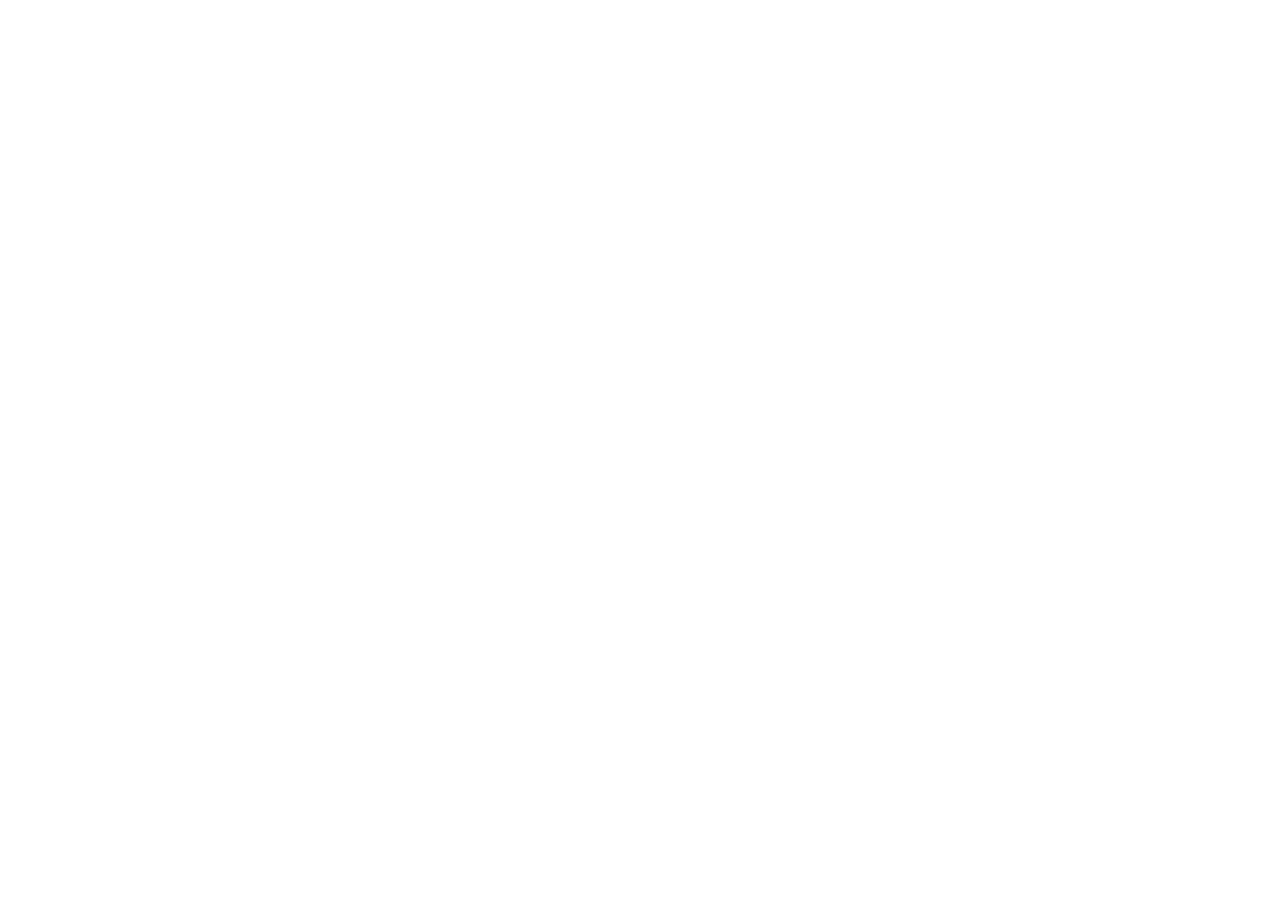
==== index.html @ 213a4077 "Creo la estructura inicial del proyecto" ====
<!DOCTYPE html>
<html lang="es">
<head>
    <meta charset="UTF-8">
    <meta name="viewport" content="width=device-width, initial-scale=1.0">
    <title>Ana María Vela Ballén | Abogada Laboral</title>
    <link href="https://cdn.jsdelivr.net/npm/bootstrap@5.3.8/dist/css/bootstrap.min.css" rel="stylesheet" integrity="sha384-sRIl4kxILFvY47J16cr9ZwB07vP4J8+LH7qKQnuqkuIAvNWLzeN8tE5YBujZqJLB" crossorigin="anonymous">
    <link rel="stylesheet" href="./css/style.css">

</head>
<body>
    <header></header>

    <main></main>

    <footer></footer>
    <script src="https://cdn.jsdelivr.net/npm/bootstrap@5.3.8/dist/js/bootstrap.bundle.min.js" integrity="sha384-FKyoEForCGlyvwx9Hj09JcYn3nv7wiPVlz7YYwJrWVcXK/BmnVDxM+D2scQbITxI" crossorigin="anonymous"></script>
</body>
</html>
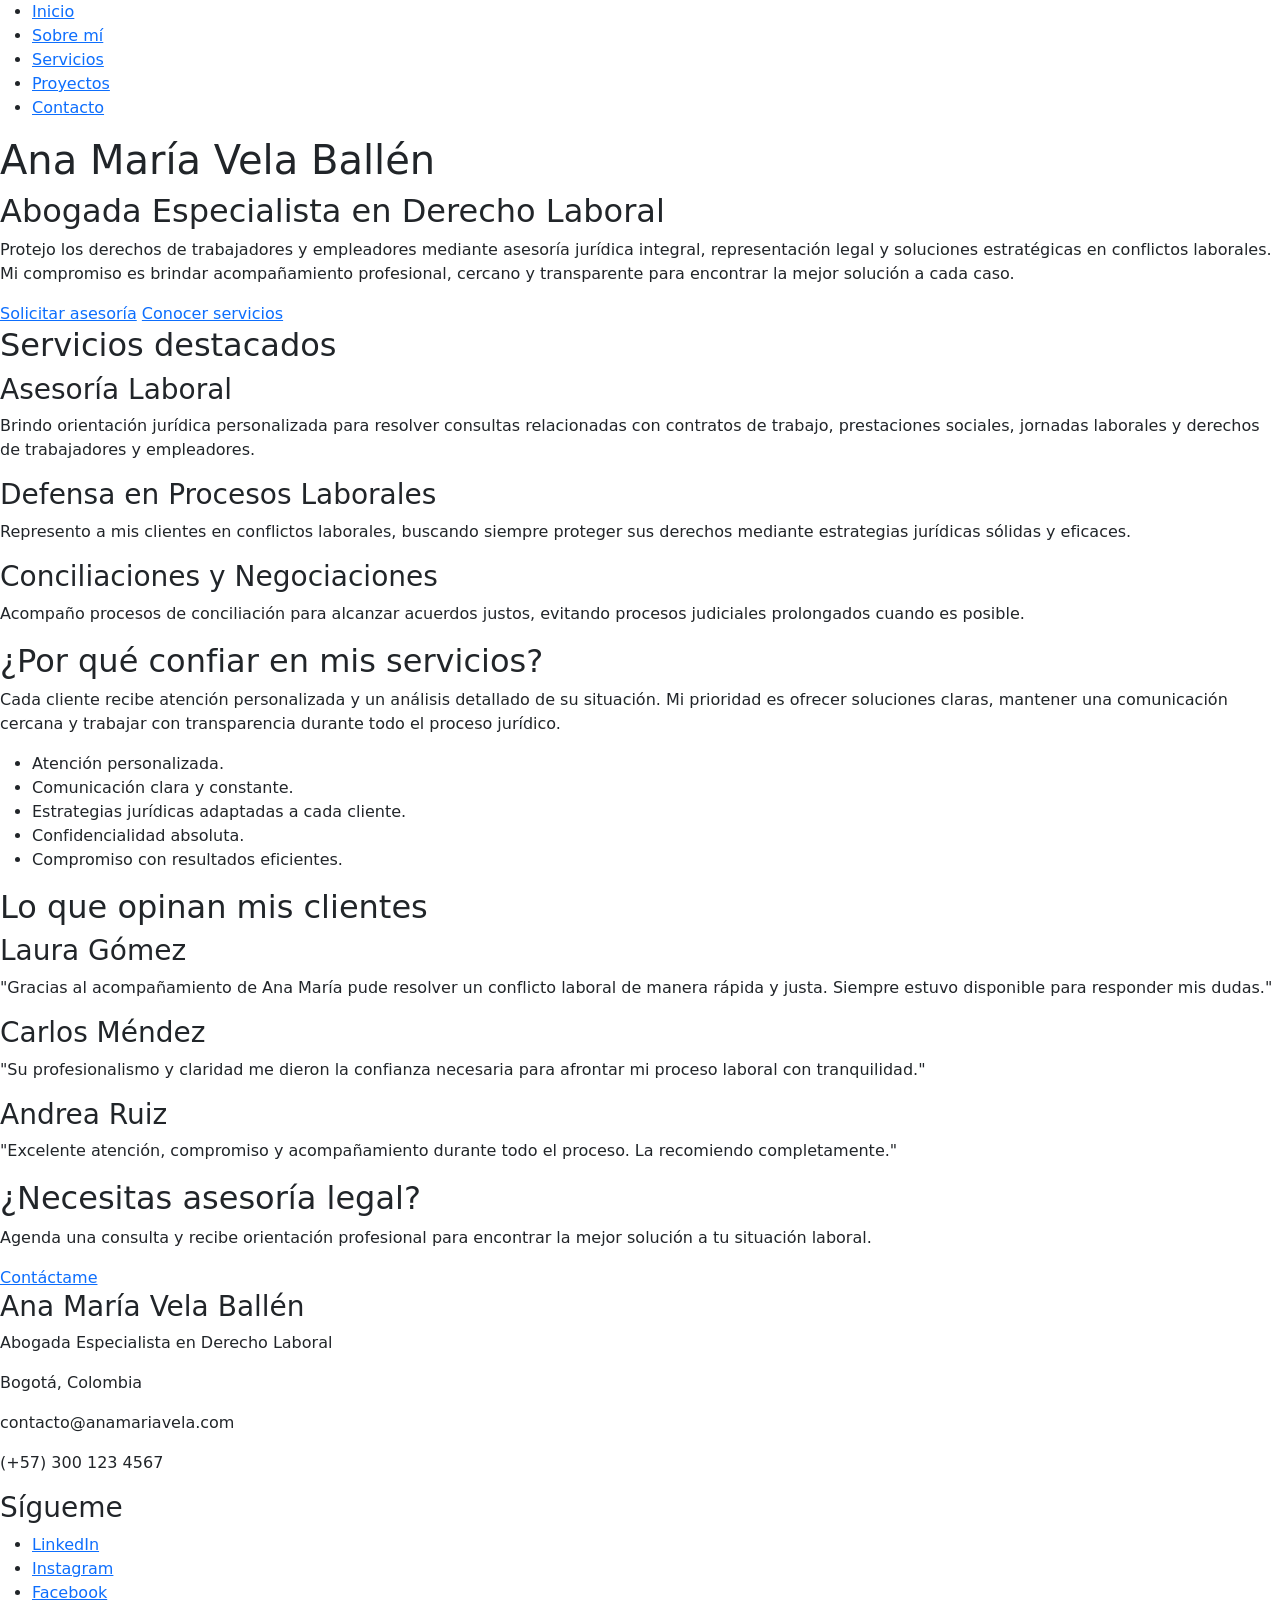
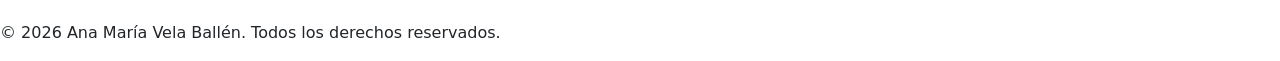
==== commit 32a4cd38: "Completo la estructura HTML del index" ====
--- a/index.html
+++ b/index.html
@@ -9,11 +9,110 @@
 
 </head>
 <body>
-    <header></header>
+<header>
+        <nav class="menu-principal">
+            <ul>
+                <li><a href="./index.html">Inicio</a></li>
+                <li><a href="./pages/sobremi.html">Sobre mí</a></li>
+                <li><a href="./pages/servicios.html">Servicios</a></li>
+                <li><a href="./pages/proyectos.html">Proyectos</a></li>
+                <li><a href="./pages/contacto.html">Contacto</a></li>
+            </ul>
+        </nav>
+</header>
 
-    <main></main>
+<main>
+    <section class="hero">
+        <h1>Ana María Vela Ballén</h1>
+        <h2>Abogada Especialista en Derecho Laboral</h2>
+        <p>Protejo los derechos de trabajadores y empleadores mediante asesoría jurídica integral, representación legal y soluciones estratégicas en conflictos laborales. Mi compromiso es brindar acompañamiento profesional, cercano y transparente para encontrar la mejor solución a cada caso.</p>
+        <a href="./pages/contacto.html">Solicitar asesoría</a>
+        <a href="./pages/servicios.html">Conocer servicios</a>
+    </section>
 
-    <footer></footer>
+    <section class="servicios-destacados"> 
+        <h2>Servicios destacados</h2>
+
+        <article>
+            <h3>Asesoría Laboral</h3>
+            <p>Brindo orientación jurídica personalizada para resolver consultas relacionadas con contratos de trabajo, prestaciones sociales, jornadas laborales y derechos de trabajadores y empleadores.</p>
+        </article>
+
+        <article>
+            <h3>Defensa en Procesos Laborales</h3>
+            <p>Represento a mis clientes en conflictos laborales, buscando siempre proteger sus derechos mediante estrategias jurídicas sólidas y eficaces.</p>
+        </article>
+
+        <article>
+            <h3>Conciliaciones y Negociaciones</h3>
+            <p>Acompaño procesos de conciliación para alcanzar acuerdos justos, evitando procesos judiciales prolongados cuando es posible.</p>
+        </article>
+    </section>
+
+    <section class="porque-elegirme">
+        <h2>¿Por qué confiar en mis servicios?</h2>
+        <p>Cada cliente recibe atención personalizada y un análisis detallado de su situación. 
+        Mi prioridad es ofrecer soluciones claras, mantener una comunicación cercana y trabajar 
+        con transparencia durante todo el proceso jurídico.</p>
+
+        <ul>
+            <li>Atención personalizada.</li>
+            <li>Comunicación clara y constante.</li>
+            <li>Estrategias jurídicas adaptadas a cada cliente.</li>
+            <li>Confidencialidad absoluta.</li>
+            <li>Compromiso con resultados eficientes.</li>
+        </ul>
+    </section>
+
+    <section class="testimonios">
+        <h2>Lo que opinan mis clientes</h2>
+        
+        <article>
+            <h3>Laura Gómez</h3>
+            <p>"Gracias al acompañamiento de Ana María pude resolver un conflicto laboral de manera rápida y justa. 
+                Siempre estuvo disponible para responder mis dudas."</p>
+        </article>
+
+        <article>
+            <h3>Carlos Méndez</h3>
+            <p>"Su profesionalismo y claridad me dieron la confianza necesaria para afrontar mi proceso laboral con tranquilidad."</p>
+        </article>
+
+        <article>
+            <h3>Andrea Ruiz</h3>
+            <p>"Excelente atención, compromiso y acompañamiento durante todo el proceso. La recomiendo completamente."</p>
+        </article>
+    </section>
+
+    <section class="cta">
+        <h2>¿Necesitas asesoría legal?</h2> 
+        <p> Agenda una consulta y recibe orientación profesional para encontrar
+        la mejor solución a tu situación laboral.</p>
+        <a href="./pages/contacto.html">Contáctame</a>
+    </section>
+</main>
+
+<footer>
+    <section class="informacion-footer">
+        <h3>Ana María Vela Ballén</h3>
+        <p>Abogada Especialista en Derecho Laboral</p>
+        <p>Bogotá, Colombia</p>
+        <p>contacto@anamariavela.com</p>
+        <p>(+57) 300 123 4567</p>
+    </section>
+
+    <section class="redes-sociales">
+        <h3>Sígueme</h3>
+        <ul>
+            <li><a href="#">LinkedIn</a></li>
+            <li><a href="#">Instagram</a></li>
+            <li><a href="#">Facebook</a></li>
+        </ul>
+    </section>
+    <p>
+        © 2026 Ana María Vela Ballén. Todos los derechos reservados.
+    </p>
+</footer>
     <script src="https://cdn.jsdelivr.net/npm/bootstrap@5.3.8/dist/js/bootstrap.bundle.min.js" integrity="sha384-FKyoEForCGlyvwx9Hj09JcYn3nv7wiPVlz7YYwJrWVcXK/BmnVDxM+D2scQbITxI" crossorigin="anonymous"></script>
 </body>
 </html>
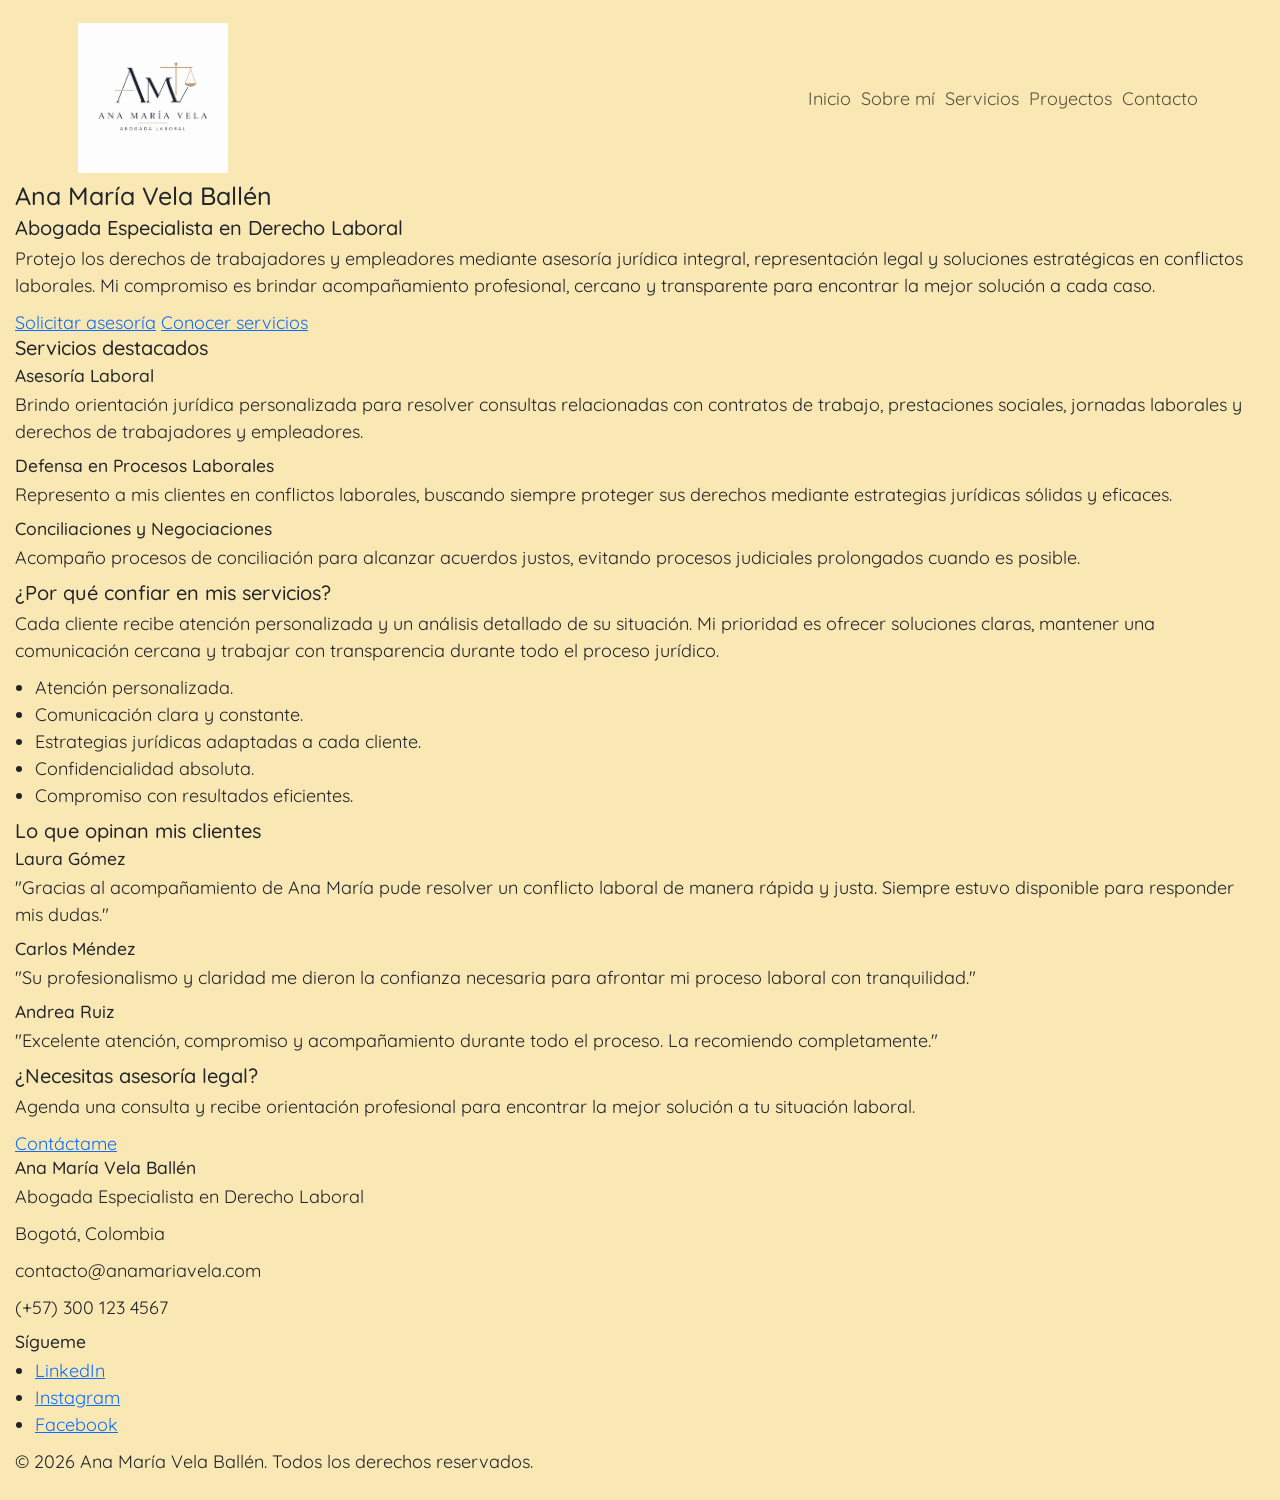
==== commit bf220e3c: "Implemento navbar responsive con Bootstrap" ====
--- a/index.html
+++ b/index.html
@@ -10,16 +10,36 @@
 </head>
 <body>
 <header>
-        <nav class="menu-principal">
-            <ul>
-                <li><a href="./index.html">Inicio</a></li>
-                <li><a href="./pages/sobremi.html">Sobre mí</a></li>
-                <li><a href="./pages/servicios.html">Servicios</a></li>
-                <li><a href="./pages/proyectos.html">Proyectos</a></li>
-                <li><a href="./pages/contacto.html">Contacto</a></li>
-            </ul>
+        <nav class="navbar navbar-expand-lg">
+            <div class="container">
+                <a class="navbar-brand" href="./index.html">
+                <img class="logo-navbar" src="./img/logo.png" alt="Logo de Ana María Vela, abogada laboral.">
+                </a> 
+                <button class="navbar-toggler" type="button" data-bs-toggle="collapse" data-bs-target="#menu-principal" aria-controls="menu-principal" aria-expanded="false" aria-label="Toggle navigation">
+                <span class="navbar-toggler-icon"></span>
+                </button>
+                <div class="collapse navbar-collapse" id="menu-principal">           
+                <ul class="navbar-nav ms-auto">
+                <li class="nav-item">
+                    <a class="nav-link" href="./index.html">Inicio</a>
+                </li>
+                <li class="nav-item">
+                    <a class="nav-link" href="./pages/sobremi.html">Sobre mí</a>
+                </li>
+                <li class="nav-item">
+                    <a class="nav-link" href="./pages/servicios.html">Servicios</a>
+                </li>
+                <li class="nav-item">
+                    <a class="nav-link" href="./pages/proyectos.html">Proyectos</a>
+                </li>
+                <li class="nav-item">
+                    <a class="nav-link" href="./pages/contacto.html">Contacto</a>
+                </li>
+                </ul>
+                </div>
+            </div>
         </nav>
-</header>
+    </header>
 
 <main>
     <section class="hero">
--- a/css/style.css
+++ b/css/style.css
@@ -0,0 +1,23 @@
+@import url('https://fonts.googleapis.com/css2?family=Epilogue:ital,wght@0,100..900;1,100..900&family=Quicksand:wght@300..700&display=swap');
+/*General*/
+*{
+    margin: 0;
+    padding: 0;
+    box-sizing: border-box;
+}
+
+html{
+    font-size: 62.5%;
+}
+body{
+    background-color: #F9E7B4;
+    font-family: "Quicksand", sans-serif;
+    font-size: 1.8rem;
+    padding: 1.5rem;
+}
+img{
+    max-width: 100%;
+}
+.logo-navbar{
+        width:150px;
+}
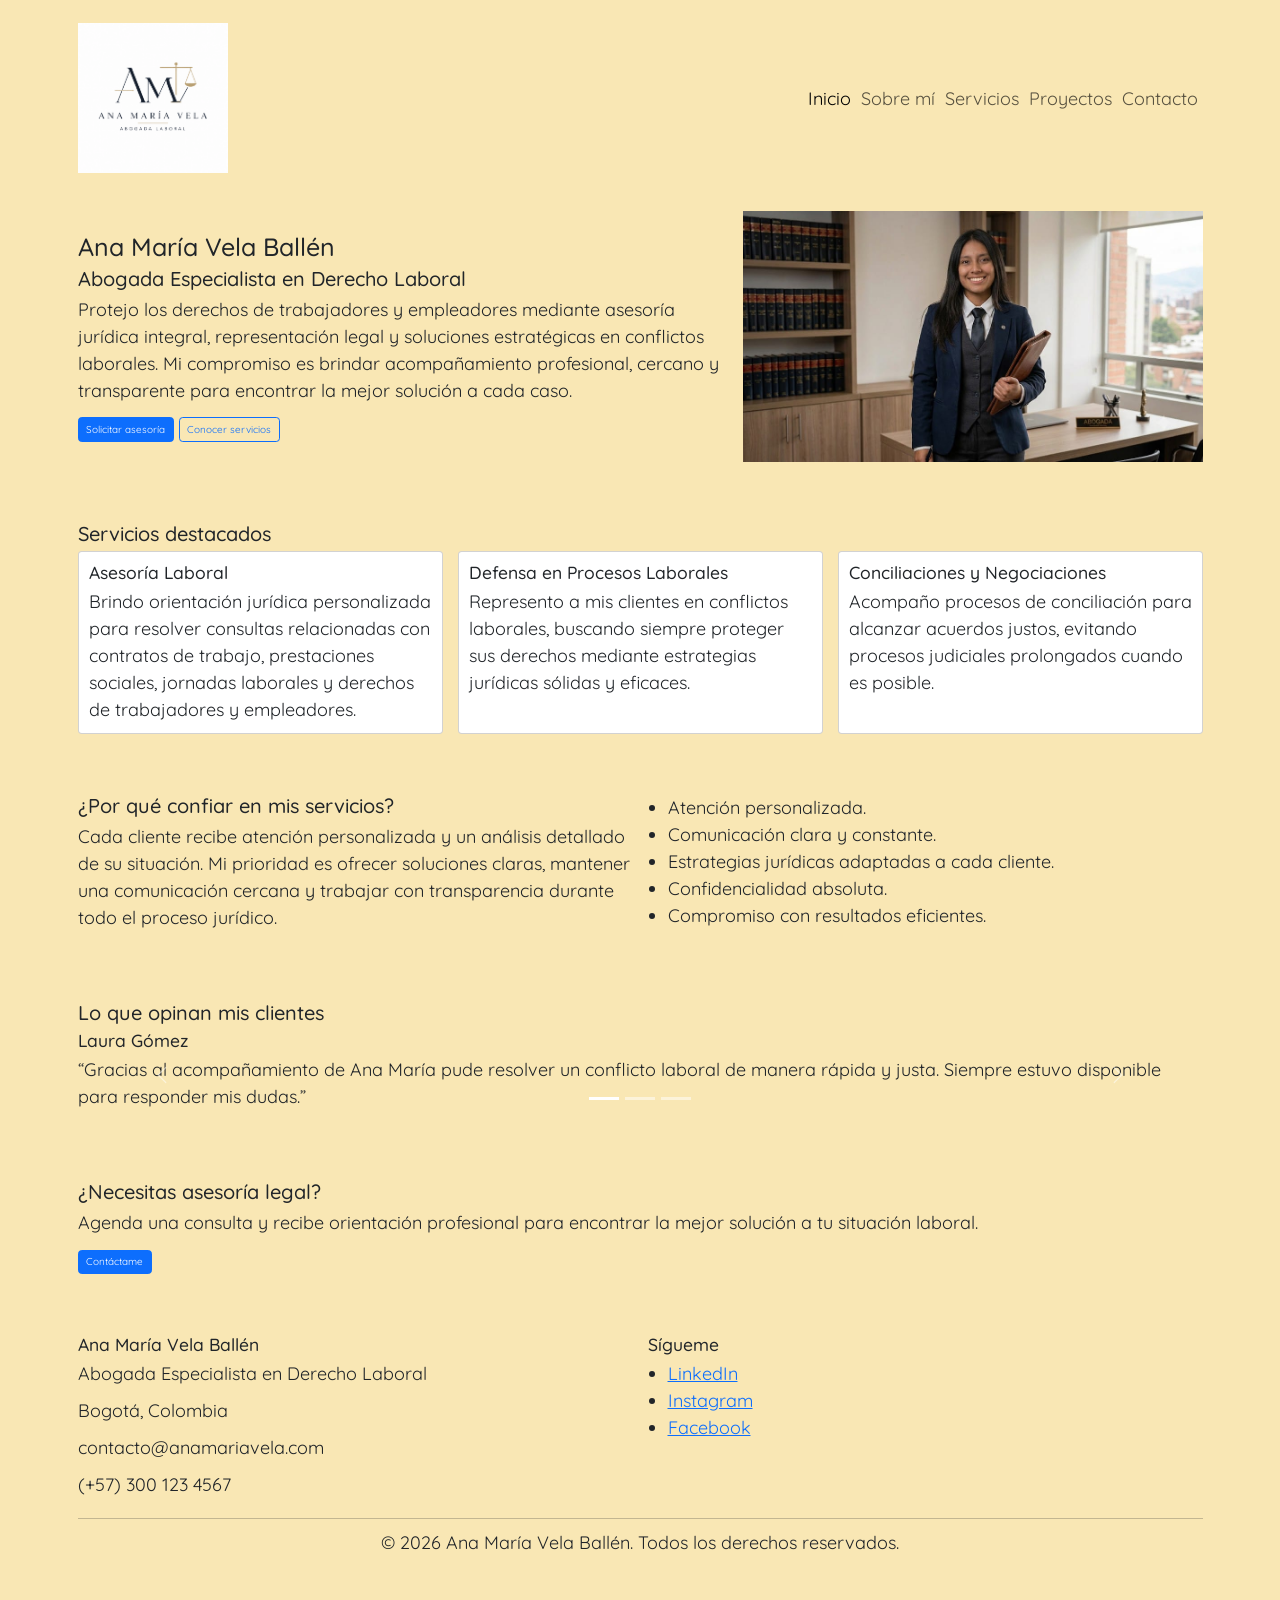
==== commit 88acaa33: "Integro Bootstrap y adapto las páginas al diseño responsive" ====
--- a/index.html
+++ b/index.html
@@ -1,138 +1,409 @@
 <!DOCTYPE html>
 <html lang="es">
+
 <head>
     <meta charset="UTF-8">
     <meta name="viewport" content="width=device-width, initial-scale=1.0">
+
     <title>Ana María Vela Ballén | Abogada Laboral</title>
-    <link href="https://cdn.jsdelivr.net/npm/bootstrap@5.3.8/dist/css/bootstrap.min.css" rel="stylesheet" integrity="sha384-sRIl4kxILFvY47J16cr9ZwB07vP4J8+LH7qKQnuqkuIAvNWLzeN8tE5YBujZqJLB" crossorigin="anonymous">
+    <link
+        href="https://cdn.jsdelivr.net/npm/bootstrap@5.3.8/dist/css/bootstrap.min.css"
+        rel="stylesheet"
+        integrity="sha384-sRIl4kxILFvY47J16cr9ZwB07vP4J8+LH7qKQnuqkuIAvNWLzeN8tE5YBujZqJLB"
+        crossorigin="anonymous">
+        
     <link rel="stylesheet" href="./css/style.css">
-
 </head>
+
 <body>
-<header>
+
+    <header>
         <nav class="navbar navbar-expand-lg">
             <div class="container">
+
                 <a class="navbar-brand" href="./index.html">
-                <img class="logo-navbar" src="./img/logo.png" alt="Logo de Ana María Vela, abogada laboral.">
-                </a> 
-                <button class="navbar-toggler" type="button" data-bs-toggle="collapse" data-bs-target="#menu-principal" aria-controls="menu-principal" aria-expanded="false" aria-label="Toggle navigation">
-                <span class="navbar-toggler-icon"></span>
+                    <img
+                        class="logo-navbar"
+                        src="./img/logo.png"
+                        alt="Logo de Ana María Vela, abogada laboral."
+                    >
+                </a>
+
+                <button
+                    class="navbar-toggler"
+                    type="button"
+                    data-bs-toggle="collapse"
+                    data-bs-target="#menu-principal"
+                    aria-controls="menu-principal"
+                    aria-expanded="false"
+                    aria-label="Abrir o cerrar menú de navegación"
+                >
+                    <span class="navbar-toggler-icon"></span>
                 </button>
-                <div class="collapse navbar-collapse" id="menu-principal">           
-                <ul class="navbar-nav ms-auto">
-                <li class="nav-item">
-                    <a class="nav-link" href="./index.html">Inicio</a>
-                </li>
-                <li class="nav-item">
-                    <a class="nav-link" href="./pages/sobremi.html">Sobre mí</a>
-                </li>
-                <li class="nav-item">
-                    <a class="nav-link" href="./pages/servicios.html">Servicios</a>
-                </li>
-                <li class="nav-item">
-                    <a class="nav-link" href="./pages/proyectos.html">Proyectos</a>
-                </li>
-                <li class="nav-item">
-                    <a class="nav-link" href="./pages/contacto.html">Contacto</a>
-                </li>
-                </ul>
+
+                <div class="collapse navbar-collapse" id="menu-principal">
+                    <ul class="navbar-nav ms-auto">
+
+                        <li class="nav-item">
+                            <a
+                                class="nav-link active"
+                                aria-current="page"
+                                href="./index.html"
+                            >
+                                Inicio
+                            </a>
+                        </li>
+
+                        <li class="nav-item">
+                            <a class="nav-link" href="./pages/sobremi.html">
+                                Sobre mí
+                            </a>
+                        </li>
+
+                        <li class="nav-item">
+                            <a class="nav-link" href="./pages/servicios.html">
+                                Servicios
+                            </a>
+                        </li>
+
+                        <li class="nav-item">
+                            <a class="nav-link" href="./pages/proyectos.html">
+                                Proyectos
+                            </a>
+                        </li>
+
+                        <li class="nav-item">
+                            <a class="nav-link" href="./pages/contacto.html">
+                                Contacto
+                            </a>
+                        </li>
+
+                    </ul>
                 </div>
+
             </div>
         </nav>
     </header>
 
-<main>
-    <section class="hero">
-        <h1>Ana María Vela Ballén</h1>
-        <h2>Abogada Especialista en Derecho Laboral</h2>
-        <p>Protejo los derechos de trabajadores y empleadores mediante asesoría jurídica integral, representación legal y soluciones estratégicas en conflictos laborales. Mi compromiso es brindar acompañamiento profesional, cercano y transparente para encontrar la mejor solución a cada caso.</p>
-        <a href="./pages/contacto.html">Solicitar asesoría</a>
-        <a href="./pages/servicios.html">Conocer servicios</a>
-    </section>
-
-    <section class="servicios-destacados"> 
-        <h2>Servicios destacados</h2>
-
-        <article>
-            <h3>Asesoría Laboral</h3>
-            <p>Brindo orientación jurídica personalizada para resolver consultas relacionadas con contratos de trabajo, prestaciones sociales, jornadas laborales y derechos de trabajadores y empleadores.</p>
-        </article>
-
-        <article>
-            <h3>Defensa en Procesos Laborales</h3>
-            <p>Represento a mis clientes en conflictos laborales, buscando siempre proteger sus derechos mediante estrategias jurídicas sólidas y eficaces.</p>
-        </article>
-
-        <article>
-            <h3>Conciliaciones y Negociaciones</h3>
-            <p>Acompaño procesos de conciliación para alcanzar acuerdos justos, evitando procesos judiciales prolongados cuando es posible.</p>
-        </article>
-    </section>
-
-    <section class="porque-elegirme">
-        <h2>¿Por qué confiar en mis servicios?</h2>
-        <p>Cada cliente recibe atención personalizada y un análisis detallado de su situación. 
-        Mi prioridad es ofrecer soluciones claras, mantener una comunicación cercana y trabajar 
-        con transparencia durante todo el proceso jurídico.</p>
-
-        <ul>
-            <li>Atención personalizada.</li>
-            <li>Comunicación clara y constante.</li>
-            <li>Estrategias jurídicas adaptadas a cada cliente.</li>
-            <li>Confidencialidad absoluta.</li>
-            <li>Compromiso con resultados eficientes.</li>
-        </ul>
-    </section>
-
-    <section class="testimonios">
-        <h2>Lo que opinan mis clientes</h2>
-        
-        <article>
-            <h3>Laura Gómez</h3>
-            <p>"Gracias al acompañamiento de Ana María pude resolver un conflicto laboral de manera rápida y justa. 
-                Siempre estuvo disponible para responder mis dudas."</p>
-        </article>
-
-        <article>
-            <h3>Carlos Méndez</h3>
-            <p>"Su profesionalismo y claridad me dieron la confianza necesaria para afrontar mi proceso laboral con tranquilidad."</p>
-        </article>
-
-        <article>
-            <h3>Andrea Ruiz</h3>
-            <p>"Excelente atención, compromiso y acompañamiento durante todo el proceso. La recomiendo completamente."</p>
-        </article>
-    </section>
-
-    <section class="cta">
-        <h2>¿Necesitas asesoría legal?</h2> 
-        <p> Agenda una consulta y recibe orientación profesional para encontrar
-        la mejor solución a tu situación laboral.</p>
-        <a href="./pages/contacto.html">Contáctame</a>
-    </section>
-</main>
-
-<footer>
-    <section class="informacion-footer">
-        <h3>Ana María Vela Ballén</h3>
-        <p>Abogada Especialista en Derecho Laboral</p>
-        <p>Bogotá, Colombia</p>
-        <p>contacto@anamariavela.com</p>
-        <p>(+57) 300 123 4567</p>
-    </section>
-
-    <section class="redes-sociales">
-        <h3>Sígueme</h3>
-        <ul>
-            <li><a href="#">LinkedIn</a></li>
-            <li><a href="#">Instagram</a></li>
-            <li><a href="#">Facebook</a></li>
-        </ul>
-    </section>
-    <p>
-        © 2026 Ana María Vela Ballén. Todos los derechos reservados.
-    </p>
-</footer>
-    <script src="https://cdn.jsdelivr.net/npm/bootstrap@5.3.8/dist/js/bootstrap.bundle.min.js" integrity="sha384-FKyoEForCGlyvwx9Hj09JcYn3nv7wiPVlz7YYwJrWVcXK/BmnVDxM+D2scQbITxI" crossorigin="anonymous"></script>
+    <main>
+
+        <!-- Hero -->
+        <section class="hero py-5">
+            <div class="container">
+
+                <div class="row align-items-center">
+
+                    <div class="col-12 col-md-6 col-lg-7">
+
+                        <h1>Ana María Vela Ballén</h1>
+
+                        <h2>Abogada Especialista en Derecho Laboral</h2>
+
+                        <p>
+                            Protejo los derechos de trabajadores y empleadores mediante
+                            asesoría jurídica integral, representación legal y soluciones
+                            estratégicas en conflictos laborales. Mi compromiso es brindar
+                            acompañamiento profesional, cercano y transparente para encontrar
+                            la mejor solución a cada caso.
+                        </p>
+
+                        <a class="btn btn-primary" href="./pages/contacto.html">
+                            Solicitar asesoría
+                        </a>
+
+                        <a class="btn btn-outline-primary" href="./pages/servicios.html">
+                            Conocer servicios
+                        </a>
+
+                    </div>
+
+                    <div class="col-12 col-md-6 col-lg-5">
+
+                        <img
+                            class="img-fluid"
+                            src="./img/ana-profesional1.jpeg"
+                            alt="Ana María Vela, abogada especialista en Derecho Laboral, sosteniendo una carpeta en su despacho jurídico."
+                        >
+
+                    </div>
+
+                </div>
+
+            </div>
+        </section>
+
+        <!-- Servicios destacados -->
+        <section class="servicios-destacados py-5">
+            <div class="container">
+
+                <h2>Servicios destacados</h2>
+
+                <div class="row">
+
+                    <article class="col-12 col-md-6 col-lg-4">
+                        <div class="card h-100">
+
+                            <div class="card-body">
+                                <h3 class="card-title">
+                                    Asesoría Laboral
+                                </h3>
+
+                                <p class="card-text">
+                                    Brindo orientación jurídica personalizada para resolver
+                                    consultas relacionadas con contratos de trabajo,
+                                    prestaciones sociales, jornadas laborales y derechos
+                                    de trabajadores y empleadores.
+                                </p>
+                            </div>
+
+                        </div>
+                    </article>
+
+                    <article class="col-12 col-md-6 col-lg-4">
+                        <div class="card h-100">
+
+                            <div class="card-body">
+                                <h3 class="card-title">
+                                    Defensa en Procesos Laborales
+                                </h3>
+
+                                <p class="card-text">
+                                    Represento a mis clientes en conflictos laborales,
+                                    buscando siempre proteger sus derechos mediante
+                                    estrategias jurídicas sólidas y eficaces.
+                                </p>
+                            </div>
+
+                        </div>
+                    </article>
+
+                    <article class="col-12 col-md-6 col-lg-4">
+                        <div class="card h-100">
+
+                            <div class="card-body">
+                                <h3 class="card-title">
+                                    Conciliaciones y Negociaciones
+                                </h3>
+
+                                <p class="card-text">
+                                    Acompaño procesos de conciliación para alcanzar acuerdos
+                                    justos, evitando procesos judiciales prolongados cuando
+                                    es posible.
+                                </p>
+                            </div>
+
+                        </div>
+                    </article>
+
+                </div>
+
+            </div>
+        </section>
+
+        <!-- Por qué elegirme -->
+        <section class="porque-elegirme py-5">
+            <div class="container">
+
+                <div class="row">
+
+                    <div class="col-12 col-md-6">
+
+                        <h2>¿Por qué confiar en mis servicios?</h2>
+
+                        <p>
+                            Cada cliente recibe atención personalizada y un análisis detallado
+                            de su situación. Mi prioridad es ofrecer soluciones claras, mantener
+                            una comunicación cercana y trabajar con transparencia durante todo
+                            el proceso jurídico.
+                        </p>
+
+                    </div>
+
+                    <div class="col-12 col-md-6">
+
+                        <ul>
+                            <li>Atención personalizada.</li>
+                            <li>Comunicación clara y constante.</li>
+                            <li>Estrategias jurídicas adaptadas a cada cliente.</li>
+                            <li>Confidencialidad absoluta.</li>
+                            <li>Compromiso con resultados eficientes.</li>
+                        </ul>
+
+                    </div>
+
+                </div>
+
+            </div>
+        </section>
+
+        <!-- Carousel de testimonios -->
+        <section class="testimonios py-5">
+            <div class="container">
+
+                <h2>Lo que opinan mis clientes</h2>
+
+                <div
+                    id="carousel-testimonios"
+                    class="carousel slide"
+                    data-bs-ride="carousel"
+                >
+
+                    <div class="carousel-indicators">
+
+                        <button
+                            type="button"
+                            data-bs-target="#carousel-testimonios"
+                            data-bs-slide-to="0"
+                            class="active"
+                            aria-current="true"
+                            aria-label="Testimonio 1"
+                        ></button>
+
+                        <button
+                            type="button"
+                            data-bs-target="#carousel-testimonios"
+                            data-bs-slide-to="1"
+                            aria-label="Testimonio 2"
+                        ></button>
+
+                        <button
+                            type="button"
+                            data-bs-target="#carousel-testimonios"
+                            data-bs-slide-to="2"
+                            aria-label="Testimonio 3"
+                        ></button>
+
+                    </div>
+
+                    <div class="carousel-inner">
+
+                        <div class="carousel-item active">
+                            <article class="testimonio">
+                                <h3>Laura Gómez</h3>
+
+                                <p>
+                                    “Gracias al acompañamiento de Ana María pude resolver
+                                    un conflicto laboral de manera rápida y justa. Siempre
+                                    estuvo disponible para responder mis dudas.”
+                                </p>
+                            </article>
+                        </div>
+
+                        <div class="carousel-item">
+                            <article class="testimonio">
+                                <h3>Carlos Méndez</h3>
+
+                                <p>
+                                    “Su profesionalismo y claridad me dieron la confianza
+                                    necesaria para afrontar mi proceso laboral con tranquilidad.”
+                                </p>
+                            </article>
+                        </div>
+
+                        <div class="carousel-item">
+                            <article class="testimonio">
+                                <h3>Andrea Ruiz</h3>
+
+                                <p>
+                                    “Excelente atención, compromiso y acompañamiento durante
+                                    todo el proceso. La recomiendo completamente.”
+                                </p>
+                            </article>
+                        </div>
+
+                    </div>
+
+                    <button
+                        class="carousel-control-prev"
+                        type="button"
+                        data-bs-target="#carousel-testimonios"
+                        data-bs-slide="prev"
+                    >
+                        <span class="carousel-control-prev-icon"></span>
+                        <span class="visually-hidden">Anterior</span>
+                    </button>
+
+                    <button
+                        class="carousel-control-next"
+                        type="button"
+                        data-bs-target="#carousel-testimonios"
+                        data-bs-slide="next"
+                    >
+                        <span class="carousel-control-next-icon"></span>
+                        <span class="visually-hidden">Siguiente</span>
+                    </button>
+
+                </div>
+
+            </div>
+        </section>
+
+        <!-- Llamado a la acción -->
+        <section class="cta py-5">
+            <div class="container">
+
+                <h2>¿Necesitas asesoría legal?</h2>
+
+                <p>
+                    Agenda una consulta y recibe orientación profesional para encontrar
+                    la mejor solución a tu situación laboral.
+                </p>
+
+                <a class="btn btn-primary" href="./pages/contacto.html">
+                    Contáctame
+                </a>
+
+            </div>
+        </section>
+
+    </main>
+
+    <footer class="py-5">
+        <div class="container">
+
+            <div class="row">
+
+                <section class="col-12 col-md-6">
+
+                    <h3>Ana María Vela Ballén</h3>
+
+                    <p>Abogada Especialista en Derecho Laboral</p>
+                    <p>Bogotá, Colombia</p>
+                    <p>contacto@anamariavela.com</p>
+                    <p>(+57) 300 123 4567</p>
+
+                </section>
+
+                <section class="col-12 col-md-6">
+
+                    <h3>Sígueme</h3>
+
+                    <ul>
+                        <li><a href="#">LinkedIn</a></li>
+                        <li><a href="#">Instagram</a></li>
+                        <li><a href="#">Facebook</a></li>
+                    </ul>
+
+                </section>
+
+            </div>
+
+            <hr>
+
+            <p class="text-center">
+                © 2026 Ana María Vela Ballén. Todos los derechos reservados.
+            </p>
+
+        </div>
+    </footer>
+
+    <!-- Bootstrap JavaScript -->
+    <script
+        src="https://cdn.jsdelivr.net/npm/bootstrap@5.3.8/dist/js/bootstrap.bundle.min.js"
+        integrity="sha384-FKyoEForCGlyvwx9Hj09JcYn3nv7wiPVlz7YYwJrWVcXK/BmnVDxM+D2scQbITxI"
+        crossorigin="anonymous"
+    ></script>
+
 </body>
+
 </html>
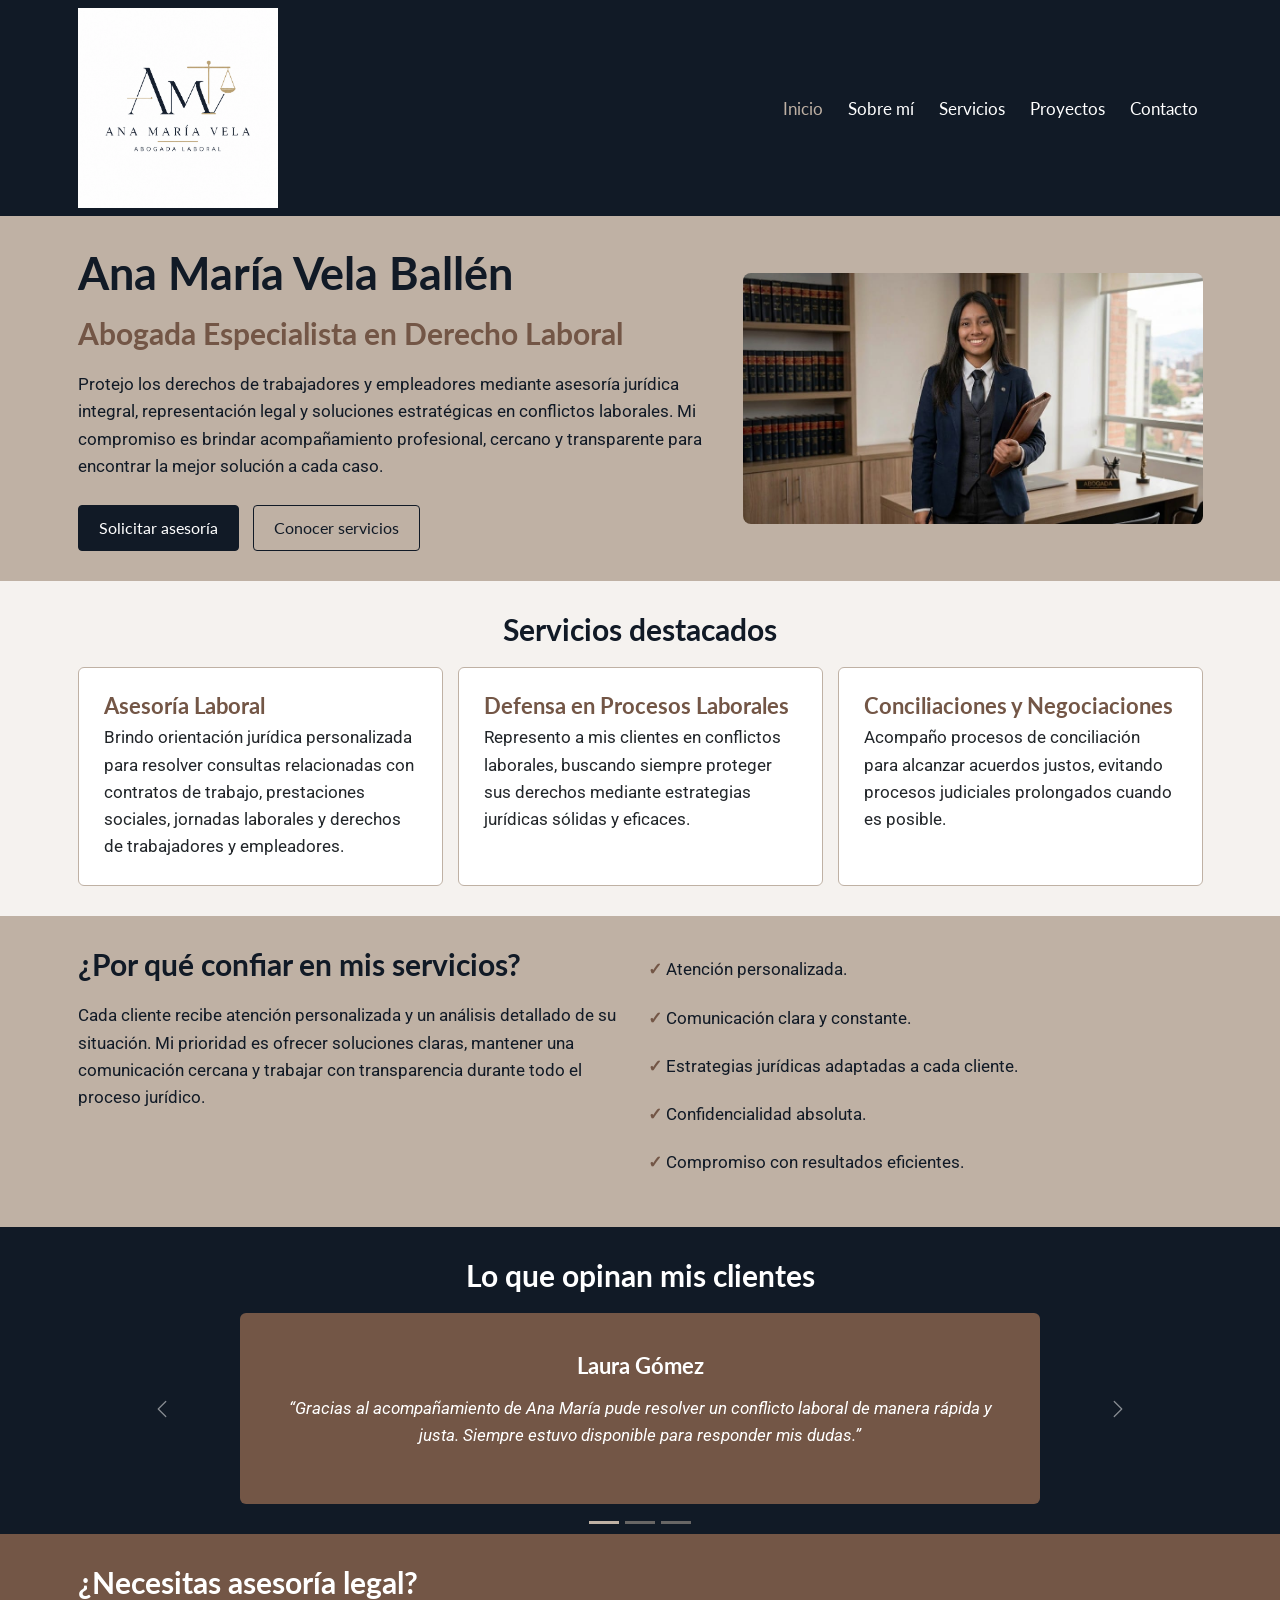
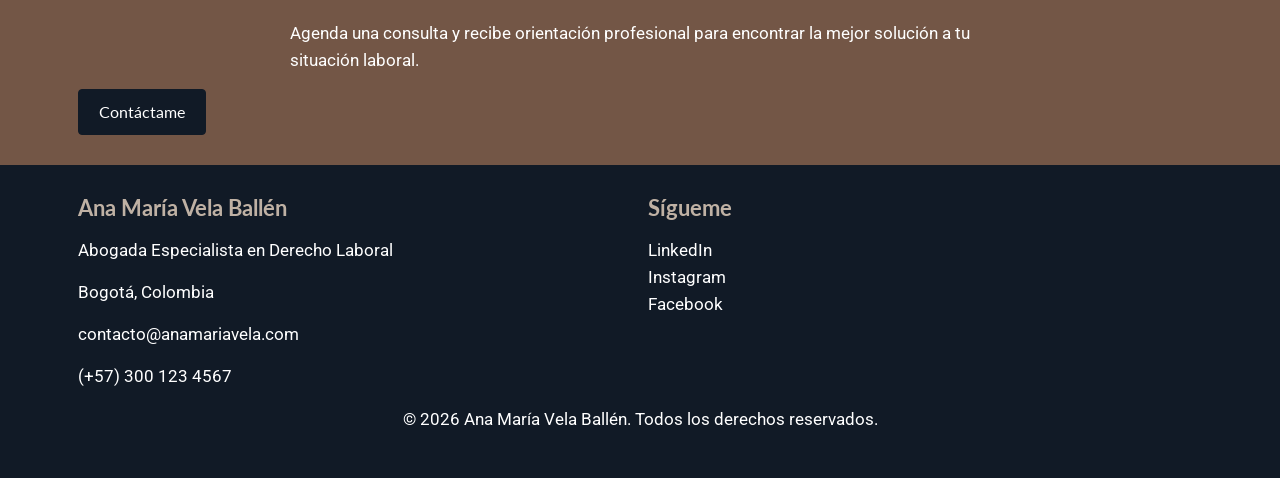
==== commit 19d35b6d: "Aplico nesting en archivos Sass" ====
--- a/index.html
+++ b/index.html
@@ -388,7 +388,7 @@
 
             </div>
 
-            <hr>
+
 
             <p class="text-center">
                 © 2026 Ana María Vela Ballén. Todos los derechos reservados.
--- a/css/style.css
+++ b/css/style.css
@@ -1,23 +1,320 @@
-@import url('https://fonts.googleapis.com/css2?family=Epilogue:ital,wght@0,100..900;1,100..900&family=Quicksand:wght@300..700&display=swap');
-/*General*/
-*{
-    margin: 0;
-    padding: 0;
-    box-sizing: border-box;
-}
-
-html{
-    font-size: 62.5%;
-}
-body{
-    background-color: #F9E7B4;
-    font-family: "Quicksand", sans-serif;
-    font-size: 1.8rem;
-    padding: 1.5rem;
-}
-img{
-    max-width: 100%;
-}
-.logo-navbar{
-        width:150px;
-}+@charset "UTF-8";
+@import url("https://fonts.googleapis.com/css2?family=Lato:wght@400;700&family=Roboto:wght@300;400;500&display=swap");
+* {
+  margin: 0;
+  padding: 0;
+  box-sizing: border-box;
+}
+
+html {
+  font-size: 62.5%;
+}
+
+body {
+  background-color: #F5F2EF;
+  color: #111A26;
+  font-family: "Roboto", sans-serif;
+  font-size: 1.7rem;
+  line-height: 1.6;
+}
+
+h1,
+h2,
+h3 {
+  color: #111A26;
+  font-family: "Lato", sans-serif;
+  font-weight: 700;
+}
+
+h1 {
+  font-size: 4.5rem;
+  margin-bottom: 1.5rem;
+}
+
+h2 {
+  font-size: 3rem;
+  margin-bottom: 2rem;
+}
+
+h3 {
+  font-size: 2.2rem;
+  margin-bottom: 1.5rem;
+}
+
+p {
+  margin-bottom: 1.5rem;
+}
+
+a {
+  color: #735646;
+  text-decoration: none;
+}
+
+img {
+  max-width: 100%;
+  height: auto;
+}
+
+ul {
+  padding-left: 2rem;
+}
+
+header {
+  background-color: #111A26;
+}
+
+.navbar {
+  min-height: 9rem;
+}
+.navbar .navbar-toggler {
+  border-color: #BFB1A4;
+}
+.navbar .navbar-toggler-icon {
+  filter: invert(1);
+}
+
+.logo-navbar {
+  width: 20rem;
+}
+
+.navbar-nav .nav-link {
+  color: #FFFFFF;
+  font-family: "Lato", sans-serif;
+  font-size: 1.7rem;
+  margin-left: 1.5rem;
+}
+.navbar-nav .nav-link:hover, .navbar-nav .nav-link:focus {
+  color: #BFB1A4;
+}
+.navbar-nav .nav-link.active {
+  color: #BFB1A4;
+}
+
+.hero {
+  background-color: #BFB1A4;
+}
+.hero h2 {
+  color: #735646;
+}
+.hero img {
+  border-radius: 0.8rem;
+}
+.hero .btn {
+  margin-right: 1rem;
+  margin-top: 1rem;
+}
+
+.presentacion-sobremi,
+.presentacion-servicios,
+.presentacion-proyectos,
+.presentacion-contacto {
+  background-color: #BFB1A4;
+}
+
+.servicios-destacados,
+.lista-servicios,
+.lista-proyectos,
+.formacion,
+.valores,
+.informacion-contacto {
+  background-color: #F5F2EF;
+}
+
+.porque-elegirme,
+.mision-vision {
+  background-color: #BFB1A4;
+}
+
+.servicios-destacados h2,
+.lista-servicios h2,
+.lista-proyectos h2,
+.testimonios h2 {
+  text-align: center;
+}
+
+.porque-elegirme ul {
+  list-style: none;
+  padding-left: 0;
+}
+.porque-elegirme li {
+  border-bottom: 1px solid #BFB1A4;
+  padding: 1rem 0;
+}
+.porque-elegirme li::before {
+  content: "✓ ";
+  color: #735646;
+  font-weight: bold;
+}
+
+.testimonios {
+  background-color: #111A26;
+  color: #FFFFFF;
+}
+.testimonios h2,
+.testimonios h3 {
+  color: #FFFFFF;
+}
+
+.testimonio {
+  background-color: #735646;
+  border-radius: 0.6rem;
+  margin: 0 auto;
+  max-width: 80rem;
+  padding: 4rem;
+  text-align: center;
+}
+.testimonio p {
+  color: #FFFFFF;
+  font-style: italic;
+}
+
+.carousel-indicators {
+  bottom: -4rem;
+}
+.carousel-indicators [data-bs-target] {
+  background-color: #BFB1A4;
+}
+
+.cta {
+  background-color: #735646;
+  color: #FFFFFF;
+}
+.cta h2 {
+  color: #FFFFFF;
+}
+.cta p {
+  margin-left: auto;
+  margin-right: auto;
+  max-width: 70rem;
+}
+
+.presentacion-sobremi img {
+  border-radius: 0.8rem;
+}
+
+.formacion ul,
+.valores ul {
+  list-style: none;
+  padding-left: 0;
+}
+.formacion li,
+.valores li {
+  border-left: 4px solid #735646;
+  margin-bottom: 1rem;
+  padding: 1rem 1.5rem;
+}
+
+.mision-vision article {
+  padding: 2rem;
+}
+
+footer {
+  background-color: #111A26;
+  color: #FFFFFF;
+}
+footer h3 {
+  color: #BFB1A4;
+}
+footer ul {
+  list-style: none;
+  padding-left: 0;
+}
+footer ul a {
+  color: #FFFFFF;
+}
+footer ul a:hover {
+  color: #BFB1A4;
+}
+
+@media (max-width: 991px) {
+  .navbar-collapse {
+    padding: 2rem 0;
+  }
+  .nav-link {
+    margin-left: 0;
+  }
+}
+@media (max-width: 767px) {
+  html {
+    font-size: 58%;
+  }
+  h1 {
+    font-size: 3.8rem;
+  }
+  h2 {
+    font-size: 2.7rem;
+  }
+  .hero img {
+    margin-top: 3rem;
+  }
+  .hero .btn {
+    display: block;
+    margin-bottom: 1rem;
+    width: 100%;
+  }
+  footer section {
+    margin-bottom: 3rem;
+  }
+}
+.card {
+  background-color: #FFFFFF;
+  border: 1px solid #BFB1A4;
+  border-radius: 0.6rem;
+}
+
+.card-body {
+  padding: 2.5rem;
+}
+
+.card-title {
+  color: #735646;
+}
+
+.card:hover {
+  transform: translateY(-5px);
+  transition: 0.3s;
+}
+
+.form-label {
+  color: #111A26;
+  font-family: "Lato", sans-serif;
+  font-weight: 700;
+}
+
+.form-control,
+.form-select {
+  border: 1px solid #BFB1A4;
+  font-size: 1.6rem;
+  padding: 1rem;
+}
+
+.form-control:focus,
+.form-select:focus {
+  border-color: #735646;
+  box-shadow: 0 0 0 0.2rem rgba(115, 86, 70, 0.2);
+}
+
+.btn {
+  border-radius: 0.4rem;
+  font-family: "Lato", sans-serif;
+  font-size: 1.6rem;
+  padding: 1rem 2rem;
+}
+
+.btn-primary {
+  background-color: #111A26;
+  border-color: #111A26;
+}
+
+.btn-outline-primary {
+  border-color: #111A26;
+  color: #111A26;
+}
+
+.btn:hover {
+  background-color: #735646;
+  color: #FFFFFF;
+  border-color: #735646;
+}
+
+/*# sourceMappingURL=style.css.map */
